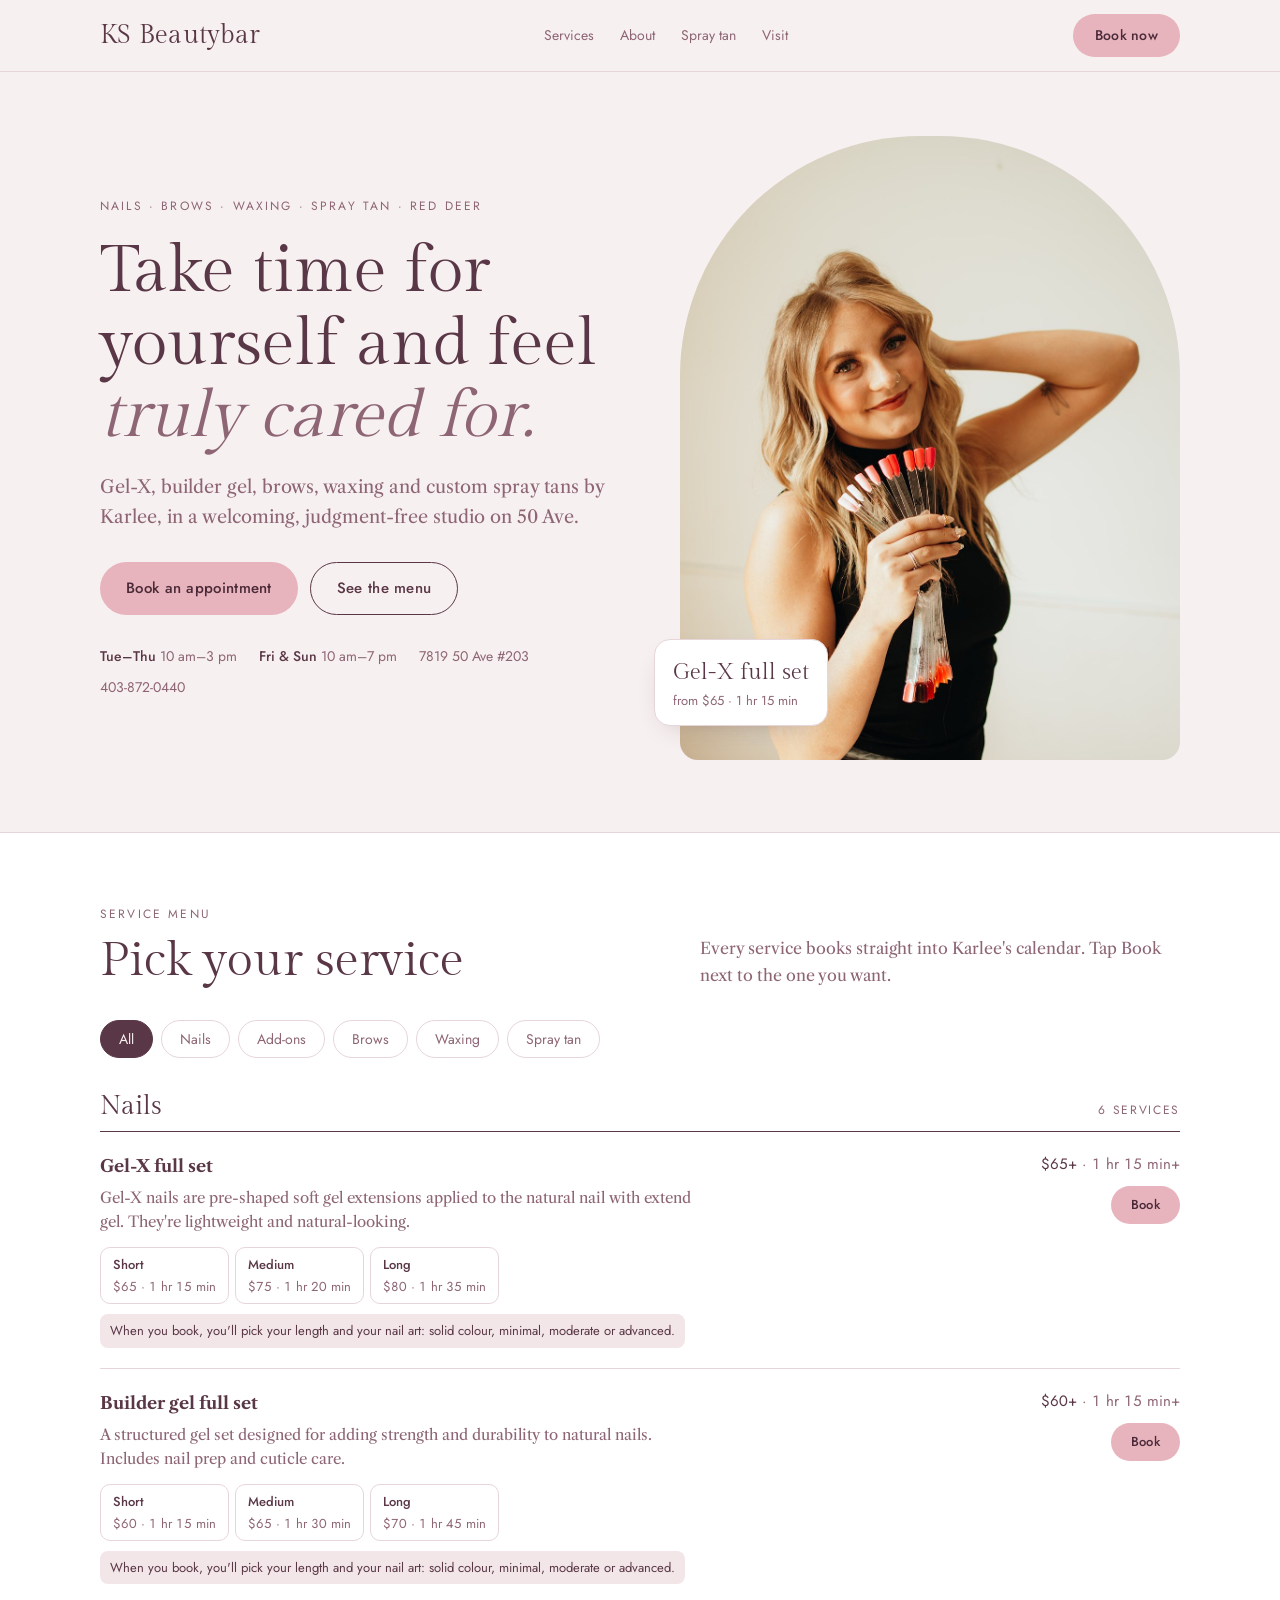
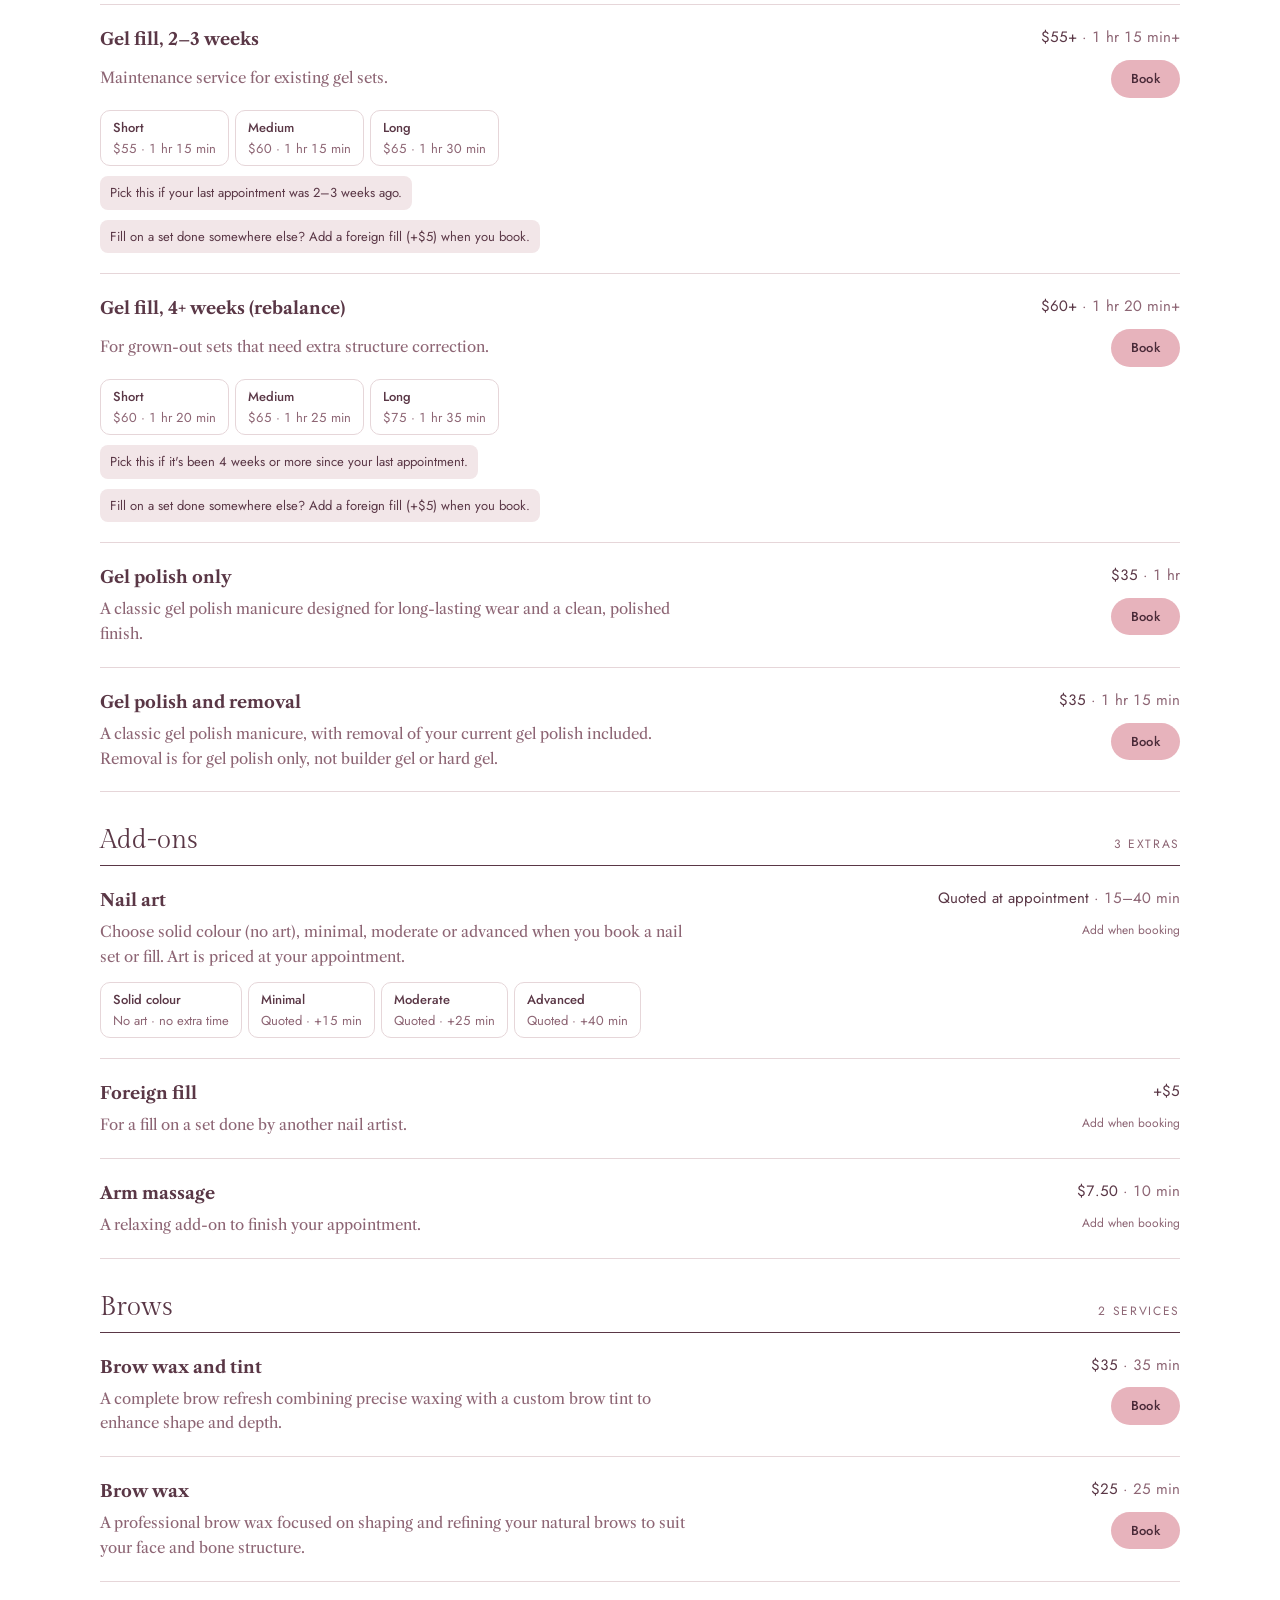
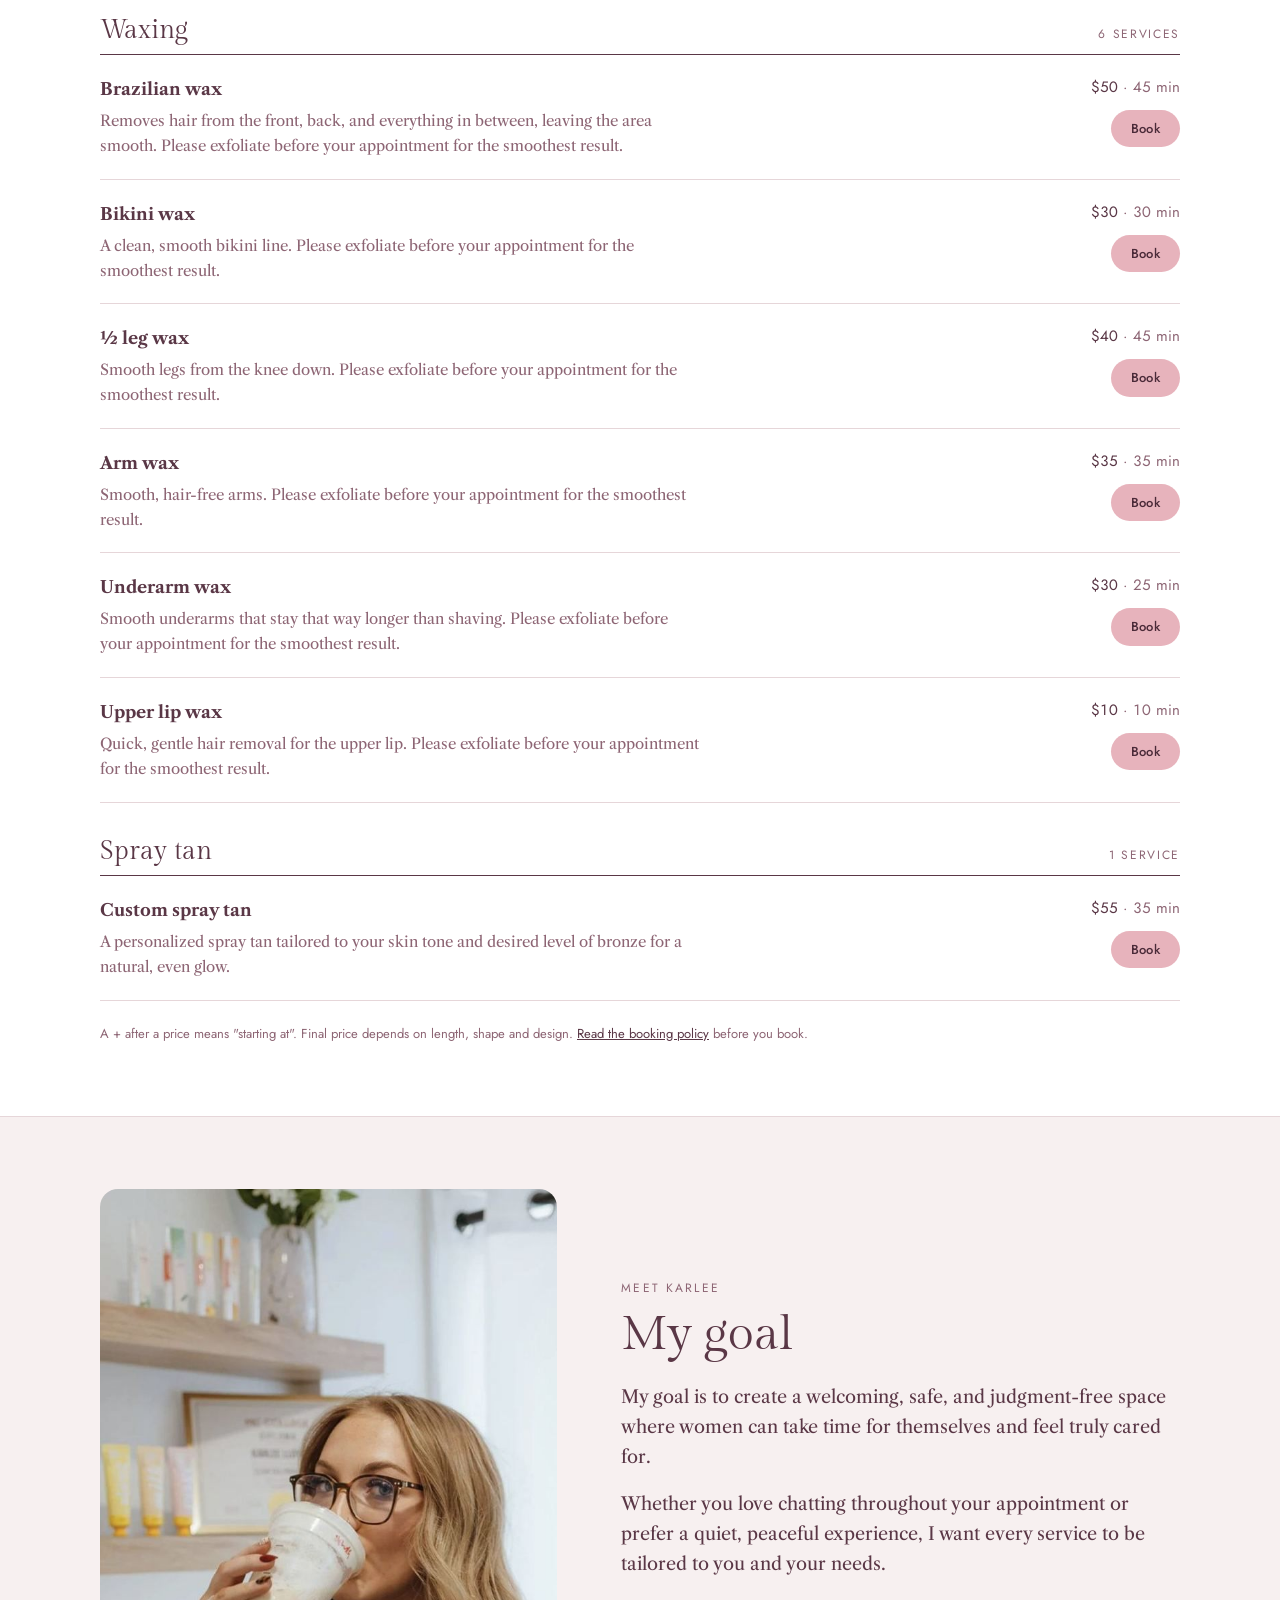
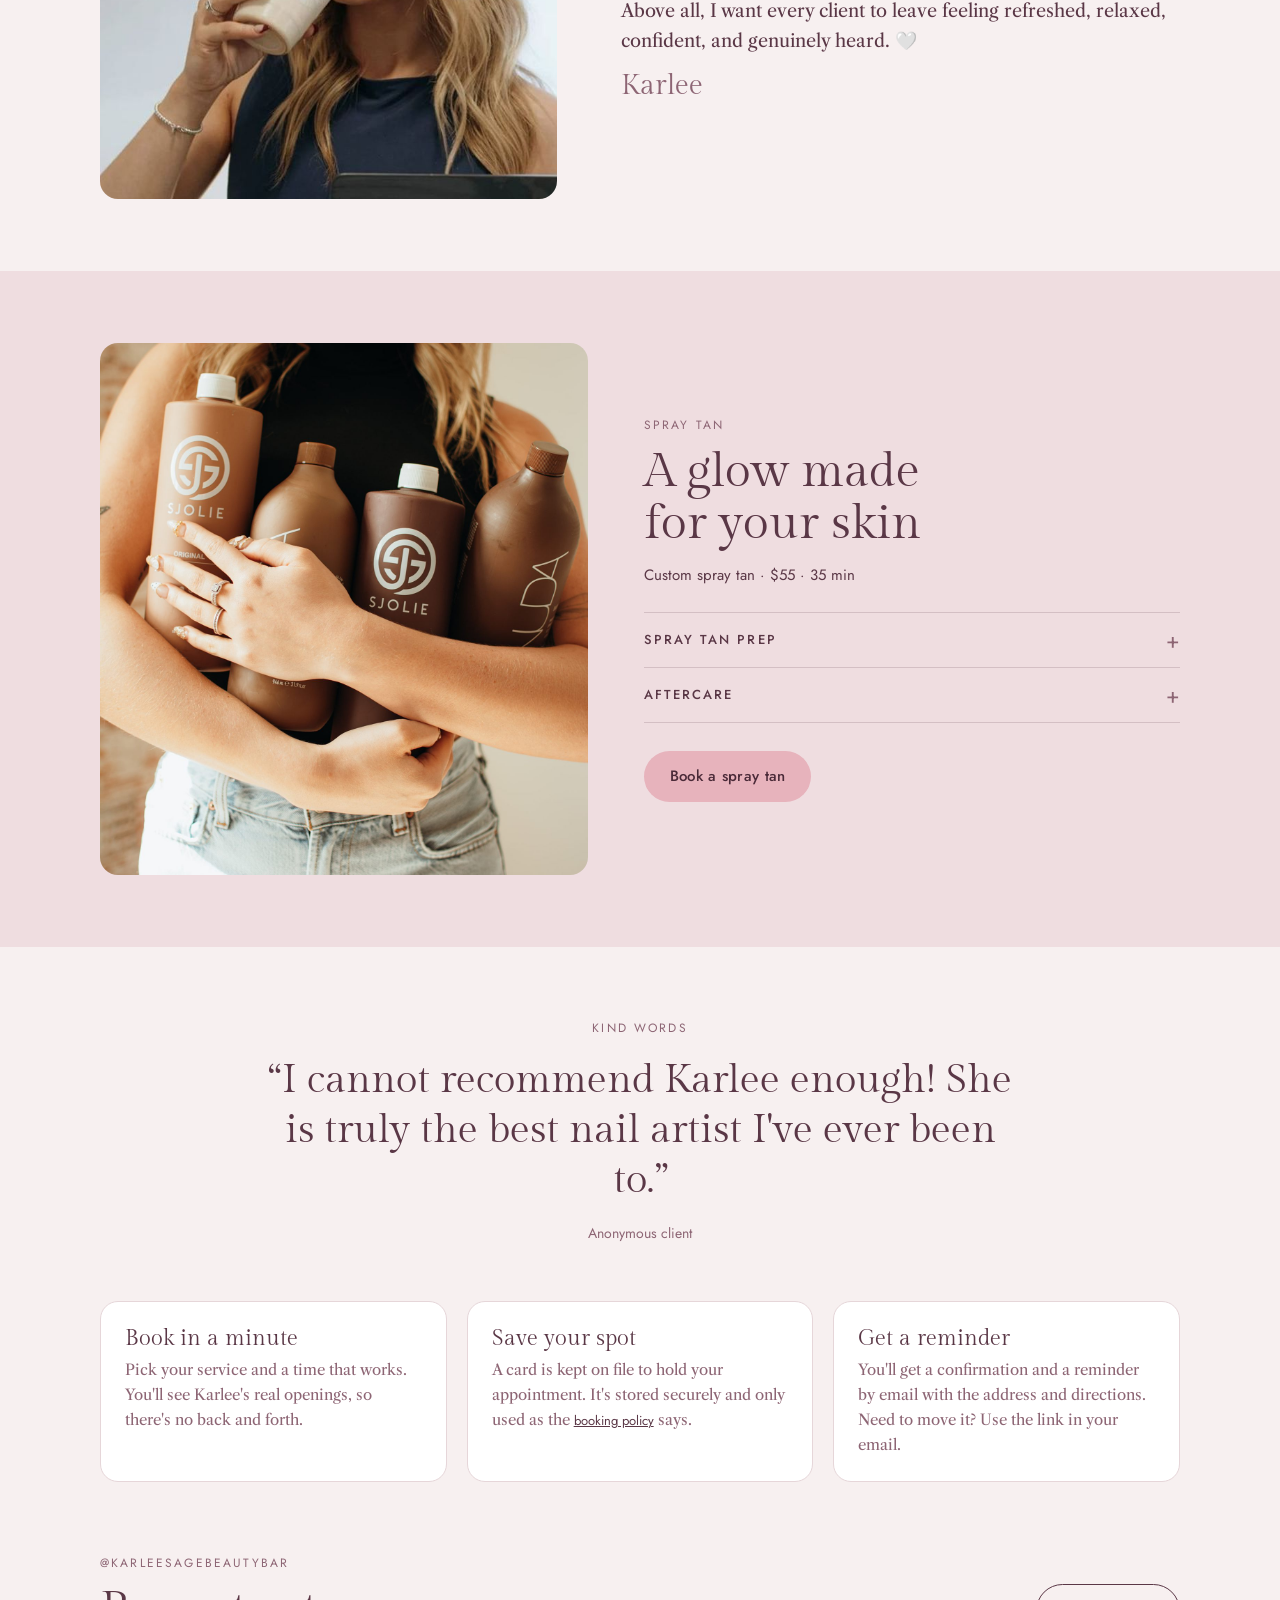
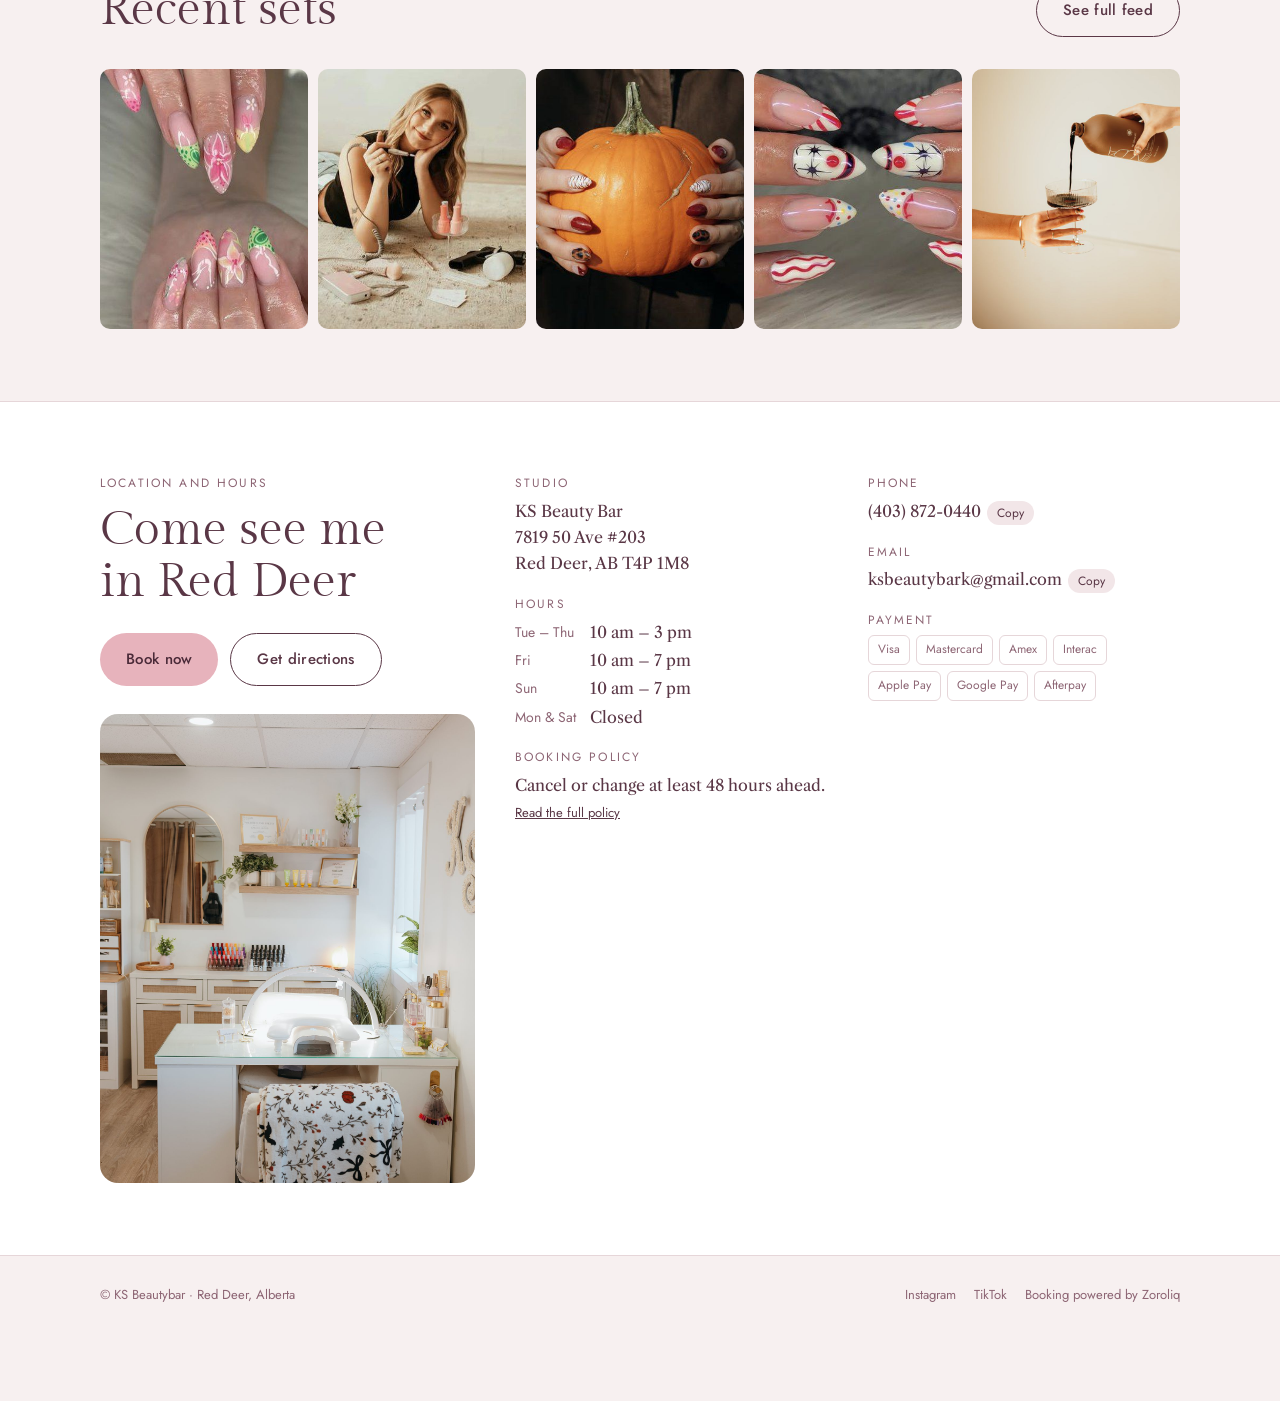
==== index.html @ 8d3861d1 "KS Beautybar website" ====
<!doctype html>
<html lang="en">
<head>
<meta charset="utf-8">
<meta name="viewport" content="width=device-width, initial-scale=1, viewport-fit=cover">
<title>KS Beautybar · Nails, Brows, Waxing and Spray Tans in Red Deer</title>
<meta name="description" content="Gel-X, builder gel, brows, waxing and custom spray tans by Karlee in a welcoming, judgment-free studio at 7819 50 Ave, Red Deer, Alberta. Book online.">
<meta property="og:title" content="KS Beautybar · Red Deer">
<meta property="og:description" content="Nails, brows, waxing and custom spray tans by Karlee. Book online.">
<meta property="og:type" content="website">
<meta property="og:image" content="images/studio.jpg">
<meta name="theme-color" content="#F7F0F0">
<link rel="preconnect" href="https://fonts.googleapis.com">
<link rel="preconnect" href="https://fonts.gstatic.com" crossorigin>
<link rel="stylesheet" href="https://fonts.googleapis.com/css2?family=Gilda+Display&family=Libre+Caslon+Text:ital,wght@0,400;0,700;1,400&family=Jost:wght@400;500&display=swap">
<link rel="stylesheet" href="styles.css">
<script type="application/ld+json">
{
  "@context": "https://schema.org",
  "@type": "BeautySalon",
  "name": "KS Beautybar",
  "telephone": "+1-403-872-0440",
  "email": "ksbeautybark@gmail.com",
  "address": {
    "@type": "PostalAddress",
    "streetAddress": "7819 50 Ave #203",
    "addressLocality": "Red Deer",
    "addressRegion": "AB",
    "postalCode": "T4P 1M8",
    "addressCountry": "CA"
  },
  "openingHoursSpecification": [
    {"@type": "OpeningHoursSpecification", "dayOfWeek": ["Tuesday", "Wednesday", "Thursday"], "opens": "10:00", "closes": "15:00"},
    {"@type": "OpeningHoursSpecification", "dayOfWeek": ["Friday", "Sunday"], "opens": "10:00", "closes": "19:00"}
  ],
  "sameAs": ["https://www.instagram.com/karleesagebeautybar/", "https://www.tiktok.com/@ks.beautybar"]
}
</script>
</head>
<body>

<header>
  <div class="wrap bar">
    <a class="logo" href="#top">KS Beautybar</a>
    <nav aria-label="Sections">
      <a href="#menu">Services</a><a href="#about">About</a><a href="#tan">Spray tan</a><a href="#visit">Visit</a>
    </nav>
    <a class="btn btn-rose book-any" href="#">Book now</a>
  </div>
</header>

<main id="top">
  <div class="wrap hero">
    <div>
      <div class="label">Nails · Brows · Waxing · Spray tan · Red Deer</div>
      <h1>Take time for yourself and feel <em>truly cared for.</em></h1>
      <p class="lede">Gel-X, builder gel, brows, waxing and custom spray tans by Karlee, in a welcoming, judgment-free studio on 50 Ave.</p>
      <div class="ctas">
        <a class="btn btn-rose book-any" href="#">Book an appointment</a>
        <a class="btn btn-line" href="#menu">See the menu</a>
      </div>
      <div class="meta"><span><b>Tue–Thu</b> 10 am–3 pm</span><span><b>Fri &amp; Sun</b> 10 am–7 pm</span><span>7819 50 Ave #203</span><span>403-872-0440</span></div>
    </div>
    <div class="photo">
      <img src="images/karlee.jpg" width="1067" height="1600" alt="Karlee smiling and holding a fan of gel polish colour swatches">
      <div class="stamp"><b>Gel-X full set</b><span>from $65 · 1 hr 15 min</span></div>
    </div>
  </div>

  <section class="menu" id="menu">
    <div class="wrap">
      <div class="head">
        <div><div class="label">Service menu</div><h2>Pick your service</h2></div>
        <p>Every service books straight into Karlee's calendar. Tap Book next to the one you want.</p>
      </div>
      <div class="tabs" role="group" aria-label="Filter services" id="tabs"></div>
      <div id="groups"></div>
      <p class="note">A + after a price means "starting at". Final price depends on length, shape and design.
        <a class="policy-link" href="policy.html">Read the booking policy</a> before you book.</p>
    </div>
  </section>

  <section id="about">
    <div class="wrap goal">
      <img src="images/karlee-coffee.jpg" width="673" height="900" loading="lazy" alt="Karlee sipping an iced coffee in her studio">
      <div>
        <div class="label">Meet Karlee</div>
        <h2>My goal</h2>
        <div class="text">
          <p>My goal is to create a welcoming, safe, and judgment-free space where women can take time for themselves and feel truly cared for.</p>
          <p>Whether you love chatting throughout your appointment or prefer a quiet, peaceful experience, I want every service to be tailored to you and your needs.</p>
          <p>Above all, I want every client to leave feeling refreshed, relaxed, confident, and genuinely heard. 🤍</p>
        </div>
        <div class="sig">Karlee</div>
      </div>
    </div>
  </section>

  <section class="tan" id="tan">
    <div class="wrap tan-grid">
      <img src="images/sjolie.jpg" width="1400" height="1528" loading="lazy" alt="Karlee holding four bottles of Sjolie spray tan solution">
      <div>
        <div class="label">Spray tan</div>
        <h2>A glow made for your skin</h2>
        <p class="price">Custom spray tan · $55 · 35 min</p>
        <div class="care">
          <details>
            <summary>Spray Tan Prep</summary>
            <ol>
              <li>Exfoliate 2-3 times prior to appointment with NON MOISTURIZING EXFOLIANT or Exfoliating Mitt with lotion free soap.</li>
              <li>Moisturize leading up to the night before (last shower must be completed minimum of 4hrs prior to service)</li>
              <li>Shave and exfoliate the night before appointment (use razor that doesn't have moisture strips). If getting waxed make sure it is 2+ days before appointment</li>
              <li>NO DEODORANT OR LOTION the day of appointment</li>
              <li>Bring a long sleeve shirt and loose, soft pants to appointment for after. THIS IS IMPORTANT for the best result. NO DRESSES</li>
            </ol>
          </details>
          <details>
            <summary>Aftercare</summary>
            <ol>
              <li>Wear a loose fitted long sleeve shirt and long pants until your post tan shower.</li>
              <li>DON'T get wet or sweat</li>
              <li>Wait the right amount of time to shower (your service provider will give you a time)</li>
              <li>DO NOT scrub or exfoliate during your post tan showers. When drying off, pat dry with towel instead of rub.</li>
              <li>Moisturize 2x a day to maintain tan for 7-10 days with low fragrance and low alcohol lotion</li>
              <li>If using sunscreen make sure it is zinc based. NO spray sunscreen</li>
            </ol>
          </details>
        </div>
        <a class="btn btn-rose" data-book="custom-spray-tan" href="#">Book a spray tan</a>
      </div>
    </div>
  </section>

  <section>
    <div class="wrap">
      <div class="review">
        <div class="label">Kind words</div>
        <blockquote>“I cannot recommend Karlee enough! She is truly the best nail artist I've ever been to.”</blockquote>
        <cite>Anonymous client</cite>
      </div>
      <div class="how">
        <div><h3>Book in a minute</h3><p>Pick your service and a time that works. You'll see Karlee's real openings, so there's no back and forth.</p></div>
        <div><h3>Save your spot</h3><p>A card is kept on file to hold your appointment. It's stored securely and only used as the <a class="policy-link" href="policy.html">booking policy</a> says.</p></div>
        <div><h3>Get a reminder</h3><p>You'll get a confirmation and a reminder by email with the address and directions. Need to move it? Use the link in your email.</p></div>
      </div>
    </div>
  </section>

  <section style="padding-top:0">
    <div class="wrap">
      <div class="head">
        <div><div class="label">@karleesagebeautybar</div><h2>Recent sets</h2></div>
        <a class="btn btn-line" href="https://www.instagram.com/karleesagebeautybar/" target="_blank" rel="noopener">See full feed</a>
      </div>
      <div class="ig">
        <img src="images/ig-1.jpg" loading="lazy" alt="Floral nail set">
        <img src="images/ig-2.jpg" loading="lazy" alt="Fall nail set">
        <img src="images/ig-3.jpg" loading="lazy" alt="Pumpkin nail art">
        <img src="images/ig-4.jpg" loading="lazy" alt="Starburst nail art">
        <img src="images/ig-5.jpg" loading="lazy" alt="Hand with nail art holding a coupe glass">
      </div>
    </div>
  </section>

  <section class="visit" id="visit">
    <div class="wrap visit-grid">
      <div>
        <div class="label">Location and hours</div>
        <h2>Come see me in Red Deer</h2>
        <div class="ctas" style="display:flex;flex-wrap:wrap;gap:12px;margin-top:24px">
          <a class="btn btn-rose book-any" href="#">Book now</a>
          <a class="btn btn-line" href="https://www.google.com/maps/search/?api=1&amp;query=7819+50+Ave+%23203+Red+Deer+AB+T4P+1M8" target="_blank" rel="noopener">Get directions</a>
        </div>
        <img class="studio" src="images/studio.jpg" width="1400" height="2100" loading="lazy" alt="Karlee's nail station with a UV lamp, polish shelves and an arched mirror">
      </div>
      <div class="info">
        <div><span class="label">Studio</span>KS Beauty Bar<br>7819 50 Ave #203<br>Red Deer, AB T4P 1M8</div>
        <div><span class="label">Hours</span>
          <dl class="hours">
            <dt>Tue – Thu</dt><dd>10 am – 3 pm</dd>
            <dt>Fri</dt><dd>10 am – 7 pm</dd>
            <dt>Sun</dt><dd>10 am – 7 pm</dd>
            <dt>Mon &amp; Sat</dt><dd>Closed</dd>
          </dl>
        </div>
        <div><span class="label">Booking policy</span>Cancel or change at least 48 hours ahead.<br><a class="policy-link" href="policy.html">Read the full policy</a></div>
      </div>
      <div class="info">
        <div><span class="label">Phone</span><span id="ph">(403) 872-0440</span><button class="copy" data-copy="ph" type="button">Copy</button></div>
        <div><span class="label">Email</span><span id="em">ksbeautybark@gmail.com</span><button class="copy" data-copy="em" type="button">Copy</button></div>
        <div><span class="label">Payment</span>
          <div class="pay"><span>Visa</span><span>Mastercard</span><span>Amex</span><span>Interac</span><span>Apple Pay</span><span>Google Pay</span><span>Afterpay</span></div>
        </div>
      </div>
    </div>
  </section>
</main>

<footer>
  <div class="wrap">
    <span>© KS Beautybar · Red Deer, Alberta</span>
    <span class="socials"><a href="https://www.instagram.com/karleesagebeautybar/" target="_blank" rel="noopener">Instagram</a><a href="https://www.tiktok.com/@ks.beautybar" target="_blank" rel="noopener">TikTok</a><span>Booking powered by Zoroliq</span></span>
  </div>
</footer>

<div class="mbar"><a class="btn btn-rose book-any" href="#">Book now</a><a class="btn btn-line" href="#menu">Menu</a></div>

<script src="script.js"></script>
</body>
</html>
---- styles.css ----
/* KS Beautybar. Design from the approved concept: blush ground, plum serif type, pink pill buttons. */
:root{
  --bg:#F7F0F0; --panel:#FFFFFF; --blush:#EFDDE0; --rose:#E7B3BC; --rose-ink:#4A2A38;
  --plum:#5A3746; --mauve:#8D6574; --line:#E6D6D9; --soft:#F2E6E8;
  --display:"Gilda Display","Cormorant Garamond",Georgia,serif;
  --body:"Libre Caslon Text",Georgia,"Times New Roman",serif;
  --ui:"Jost","Helvetica Neue",Arial,sans-serif;
}
@media (prefers-color-scheme: dark){:root:not([data-theme="light"]){
  --bg:#1C1418; --panel:#251B20; --blush:#33232A; --rose:#E3A7B2; --rose-ink:#2A1720;
  --plum:#F1E3E7; --mauve:#C7A6B2; --line:#3B2B32; --soft:#2C2026; color-scheme:dark}}
:root[data-theme="dark"]{
  --bg:#1C1418; --panel:#251B20; --blush:#33232A; --rose:#E3A7B2; --rose-ink:#2A1720;
  --plum:#F1E3E7; --mauve:#C7A6B2; --line:#3B2B32; --soft:#2C2026; color-scheme:dark}

*{box-sizing:border-box}
body{background:var(--bg);color:var(--plum);font-family:var(--body);font-size:16px;line-height:1.65;margin:0}
a{color:inherit}
img{display:block;max-width:100%;height:auto}
h1,h2,h3{font-family:var(--display);font-weight:400;margin:0;text-wrap:balance;line-height:1.1}
p{margin:0}
.wrap{max-width:1120px;margin:0 auto;padding-left:max(20px,env(safe-area-inset-left,0px));padding-right:max(20px,env(safe-area-inset-right,0px))}
.label{font-family:var(--ui);font-size:12px;letter-spacing:.18em;text-transform:uppercase;color:var(--mauve)}
.btn{display:inline-flex;align-items:center;justify-content:center;gap:8px;font-family:var(--ui);font-weight:500;font-size:15px;letter-spacing:.02em;text-decoration:none;border-radius:999px;padding:13px 26px;transition:transform .15s ease,background .15s ease}
.btn-rose{background:var(--rose);color:var(--rose-ink)}
.btn-rose:hover{transform:translateY(-1px)}
.btn-line{border:1px solid var(--plum);color:var(--plum)}
.btn-line:hover{background:var(--soft)}
a:focus-visible,button:focus-visible{outline:2px solid var(--mauve);outline-offset:3px}

/* header */
header{position:sticky;top:env(safe-area-inset-top,0px);z-index:20;background:color-mix(in srgb,var(--bg) 92%,transparent);backdrop-filter:blur(8px);border-bottom:1px solid var(--line)}
body::before{content:"";position:fixed;inset:0 0 auto;height:env(safe-area-inset-top,0px);z-index:30;background:var(--bg)}
.bar{display:flex;align-items:center;justify-content:space-between;gap:16px;padding-block:14px}
.logo{font-family:var(--display);font-size:26px;text-decoration:none;letter-spacing:.01em}
nav{display:flex;gap:26px;font-family:var(--ui);font-size:14px}
nav a{text-decoration:none;color:var(--mauve)}
nav a:hover{color:var(--plum)}
.bar .btn{padding:10px 22px;font-size:14px}

/* hero */
.hero{display:grid;grid-template-columns:1.05fr 1fr;gap:56px;align-items:center;padding-block:64px 72px}
.hero h1{font-size:clamp(40px,5.4vw,66px);margin-top:18px}
.hero h1 em{font-style:italic;color:var(--mauve)}
.hero .lede{margin-top:20px;font-size:18px;max-width:34em;color:var(--mauve)}
.hero .ctas{display:flex;flex-wrap:wrap;gap:12px;margin-top:30px}
.meta{display:flex;flex-wrap:wrap;gap:8px 22px;margin-top:30px;font-family:var(--ui);font-size:14px;color:var(--mauve)}
.meta b{font-weight:500;color:var(--plum)}
.photo{position:relative}
.photo img{border-radius:240px 240px 18px 18px;aspect-ratio:4/5;object-fit:cover;object-position:center 30%;width:100%}
.stamp{position:absolute;left:-26px;bottom:34px;background:var(--panel);border:1px solid var(--line);border-radius:16px;padding:14px 18px;font-family:var(--ui);font-size:13px;box-shadow:0 10px 30px -18px rgba(60,30,40,.45)}
.stamp b{display:block;font-family:var(--display);font-weight:400;font-size:22px;color:var(--plum)}
.stamp span{color:var(--mauve)}

/* section heads */
section{padding-block:72px}
.head{display:flex;flex-wrap:wrap;align-items:flex-end;justify-content:space-between;gap:16px 32px;margin-bottom:32px}
.head h2{font-size:clamp(34px,4vw,48px);margin-top:10px}
.head p{color:var(--mauve);max-width:30em}

/* menu */
.menu{background:var(--panel);border-block:1px solid var(--line)}
.tabs{display:flex;flex-wrap:wrap;gap:8px;margin-bottom:8px}
.tab{font-family:var(--ui);font-size:14px;border:1px solid var(--line);background:transparent;color:var(--mauve);border-radius:999px;padding:8px 18px;cursor:pointer}
.tab[aria-pressed="true"]{background:var(--plum);border-color:var(--plum);color:var(--bg)}
.group{margin-top:34px}
.group h3{font-size:26px;padding-bottom:10px;border-bottom:1px solid var(--plum);display:flex;justify-content:space-between;align-items:baseline;gap:12px}
.group h3 small{font-family:var(--ui);font-size:12px;letter-spacing:.14em;text-transform:uppercase;color:var(--mauve)}
.svc{display:grid;grid-template-columns:1fr auto;gap:6px 28px;padding-block:20px;border-bottom:1px solid var(--line)}
.svc-name{font-weight:700;font-size:17px}
.svc-desc{grid-column:1;color:var(--mauve);font-size:15px;max-width:40em}
.svc-desc:empty{display:none}
.svc-side{grid-row:1 / span 2;grid-column:2;display:flex;flex-direction:column;align-items:flex-end;gap:10px;text-align:right}
.svc-price{font-family:var(--ui);font-size:15px;white-space:nowrap;font-variant-numeric:tabular-nums}
.svc-price span{color:var(--mauve)}
.svc .btn{padding:8px 20px;font-size:13px}
.note{margin-top:22px;font-family:var(--ui);font-size:13px;color:var(--mauve)}
.svc-hint{grid-column:1;font-family:var(--ui);font-size:13px;color:var(--plum);background:var(--soft);border-radius:8px;padding:6px 10px;justify-self:start;margin-top:4px}
.policy-link{font-family:var(--ui);font-size:13px;color:var(--plum)}
.svc-lengths{grid-column:1;display:flex;flex-wrap:wrap;gap:6px;margin:6px 0 0}
.svc-lengths div{border:1px solid var(--line);border-radius:10px;padding:6px 12px;font-family:var(--ui);font-size:13px}
.svc-lengths dt{font-weight:500;color:var(--plum)}
.svc-lengths dd{margin:0;color:var(--mauve);font-variant-numeric:tabular-nums}
.svc-addon{font-family:var(--ui);font-size:12px;color:var(--mauve)}
.hours{display:grid;grid-template-columns:auto 1fr;gap:2px 14px;margin:0}
.hours dt{font-family:var(--ui);font-size:14px;color:var(--mauve);padding-top:2px}
.hours dd{margin:0}
/* policy page */
.policy{max-width:720px;margin:0 auto;padding-block:56px 72px}
.policy h1{font-size:clamp(38px,5vw,56px);margin-top:12px}
.policy .lede{margin-top:16px;font-size:18px;color:var(--mauve)}
.policy h2{font-size:26px;margin:40px 0 12px;padding-bottom:8px;border-bottom:1px solid var(--line)}
.policy ul{margin:0;padding-left:1.2em;display:grid;gap:10px}
.policy .thanks{margin-top:40px;padding:24px;background:var(--panel);border:1px solid var(--line);border-radius:18px}

/* goal */
.goal{display:grid;grid-template-columns:.9fr 1.1fr;gap:64px;align-items:center}
.goal img{border-radius:18px;aspect-ratio:3/4;object-fit:cover;width:100%}
.goal h2{font-size:clamp(34px,4vw,48px);margin-top:10px}
.goal .text{display:grid;gap:18px;margin-top:22px;font-size:18px;max-width:32em}
.sig{font-family:var(--display);font-size:28px;color:var(--mauve);margin-top:6px}

/* tan */
.tan{background:var(--blush)}
.tan-grid{display:grid;grid-template-columns:1fr 1.1fr;gap:56px;align-items:center}
.tan img{border-radius:18px;width:100%;height:auto}
.tan h2{font-size:clamp(34px,4vw,48px);margin-top:10px}
.tan .price{font-family:var(--ui);margin-top:12px;font-size:15px}
.care{margin:24px 0 28px;border-bottom:1px solid color-mix(in srgb,var(--plum) 18%,transparent)}
.care details{border-top:1px solid color-mix(in srgb,var(--plum) 18%,transparent)}
.care summary{list-style:none;cursor:pointer;display:flex;justify-content:space-between;align-items:center;gap:12px;padding-block:16px;
  font-family:var(--ui);font-weight:500;font-size:13px;letter-spacing:.16em;text-transform:uppercase}
.care summary::-webkit-details-marker{display:none}
.care summary::after{content:"+";font-family:var(--ui);font-size:22px;font-weight:400;letter-spacing:0;color:var(--mauve);line-height:1}
.care details[open] summary::after{content:"\2013"}
.care ol{margin:0;padding:0 0 18px 1.3em;display:grid;gap:10px;font-size:15px}
.care li::marker{font-family:var(--ui);color:var(--mauve)}

/* review + how */
.review{text-align:center;max-width:760px;margin:0 auto}
.review blockquote{font-family:var(--display);font-size:clamp(28px,3.6vw,40px);line-height:1.25;margin:16px 0 14px}
.review cite{font-style:normal;font-family:var(--ui);font-size:14px;color:var(--mauve)}
.how{display:grid;grid-template-columns:repeat(3,1fr);gap:20px;margin-top:56px}
.how div{background:var(--panel);border:1px solid var(--line);border-radius:18px;padding:24px}
.how h3{font-size:22px;margin-bottom:8px}
.how p{color:var(--mauve);font-size:15px}

/* instagram */
.ig{display:grid;grid-template-columns:repeat(5,1fr);gap:10px}
.ig img{aspect-ratio:4/5;object-fit:cover;border-radius:10px;width:100%}

/* visit */
.visit{background:var(--panel);border-top:1px solid var(--line)}
.visit-grid{display:grid;grid-template-columns:1.2fr 1fr 1fr;gap:40px}
.visit h2{font-size:clamp(34px,4vw,48px);margin-top:10px}
.info{display:grid;gap:18px;font-size:16px;align-content:start}
.info .label{display:block;margin-bottom:4px}
.pay{display:flex;flex-wrap:wrap;gap:6px}
.pay span{font-family:var(--ui);font-size:12px;border:1px solid var(--line);border-radius:6px;padding:4px 9px;color:var(--mauve)}
.studio{border-radius:18px;width:100%;aspect-ratio:4/5;object-fit:cover;object-position:center 55%;margin-top:28px}
.copy{font-family:var(--ui);font-size:12px;border:0;background:var(--soft);color:var(--plum);border-radius:999px;padding:3px 10px;margin-left:6px;cursor:pointer}

footer{border-top:1px solid var(--line);padding-block:28px 96px;font-family:var(--ui);font-size:13px;color:var(--mauve)}
footer .wrap{display:flex;flex-wrap:wrap;justify-content:space-between;gap:12px}
.socials{display:flex;gap:18px}
.socials a{text-decoration:none}

/* mobile book bar */
.mbar{display:none}

@media (max-width:860px){
  nav{display:none}
  .hero,.goal,.tan-grid,.visit-grid{grid-template-columns:1fr;gap:36px}
  .hero{padding-block:36px 56px}
  .photo{order:-1}
  .photo img{border-radius:180px 180px 16px 16px;aspect-ratio:1/1;object-position:50% 28%}
  .studio{aspect-ratio:4/3}
  .stamp{left:12px;bottom:14px}
  .how{grid-template-columns:1fr}
  .ig{grid-template-columns:repeat(3,1fr)}
  .ig img:nth-child(n+4){display:none}
  section{padding-block:56px}
  .mbar{display:flex;position:fixed;left:0;right:0;bottom:0;z-index:25;gap:10px;background:var(--panel);border-top:1px solid var(--line);
    padding-top:12px;padding-bottom:calc(12px + env(safe-area-inset-bottom,0px));
    padding-left:max(16px,env(safe-area-inset-left,0px));padding-right:max(16px,env(safe-area-inset-right,0px))}
  .mbar .btn{flex:1}
  .bar .btn{display:none}
}
@media (max-width:520px){
  .svc{grid-template-columns:1fr}
  .svc-side{grid-row:auto;grid-column:1;flex-direction:row;justify-content:space-between;align-items:center;text-align:left}
}
@media (prefers-reduced-motion:reduce){*{transition:none!important;scroll-behavior:auto!important}}
html{scroll-behavior:smooth}
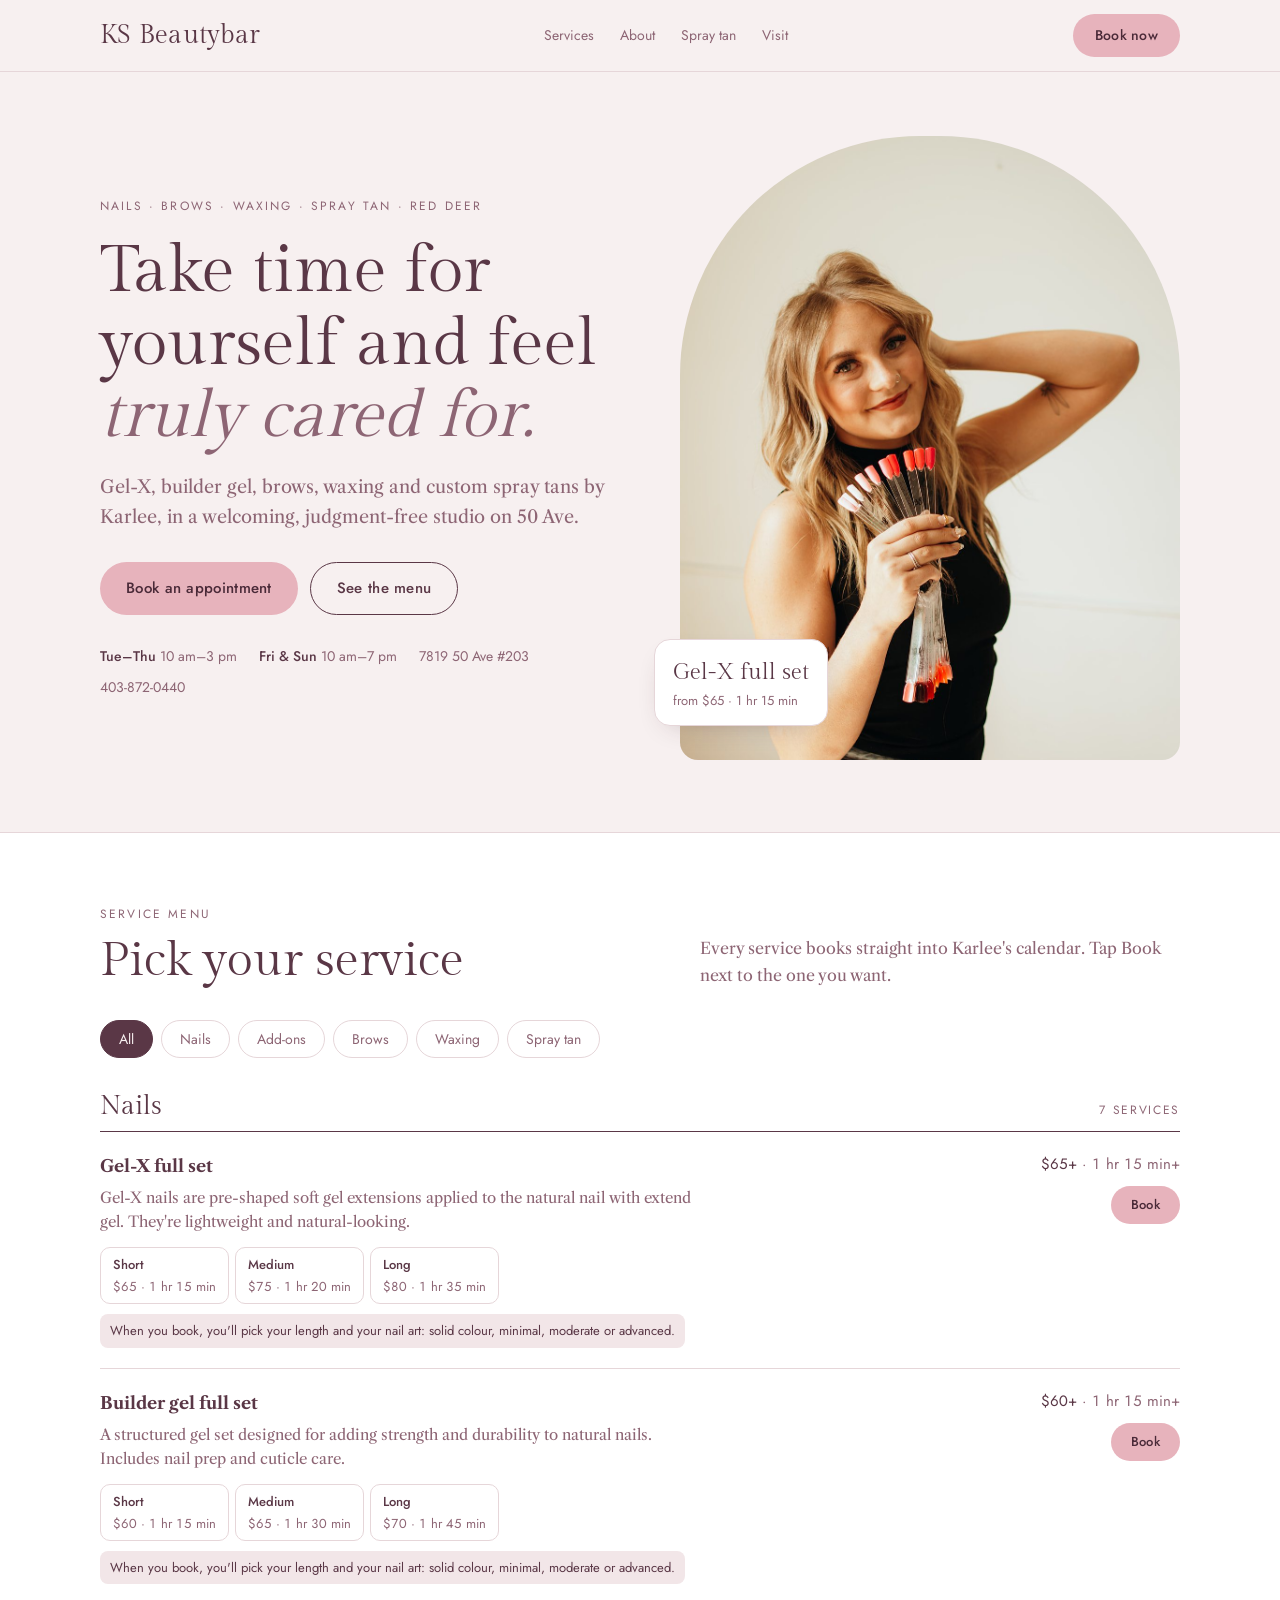
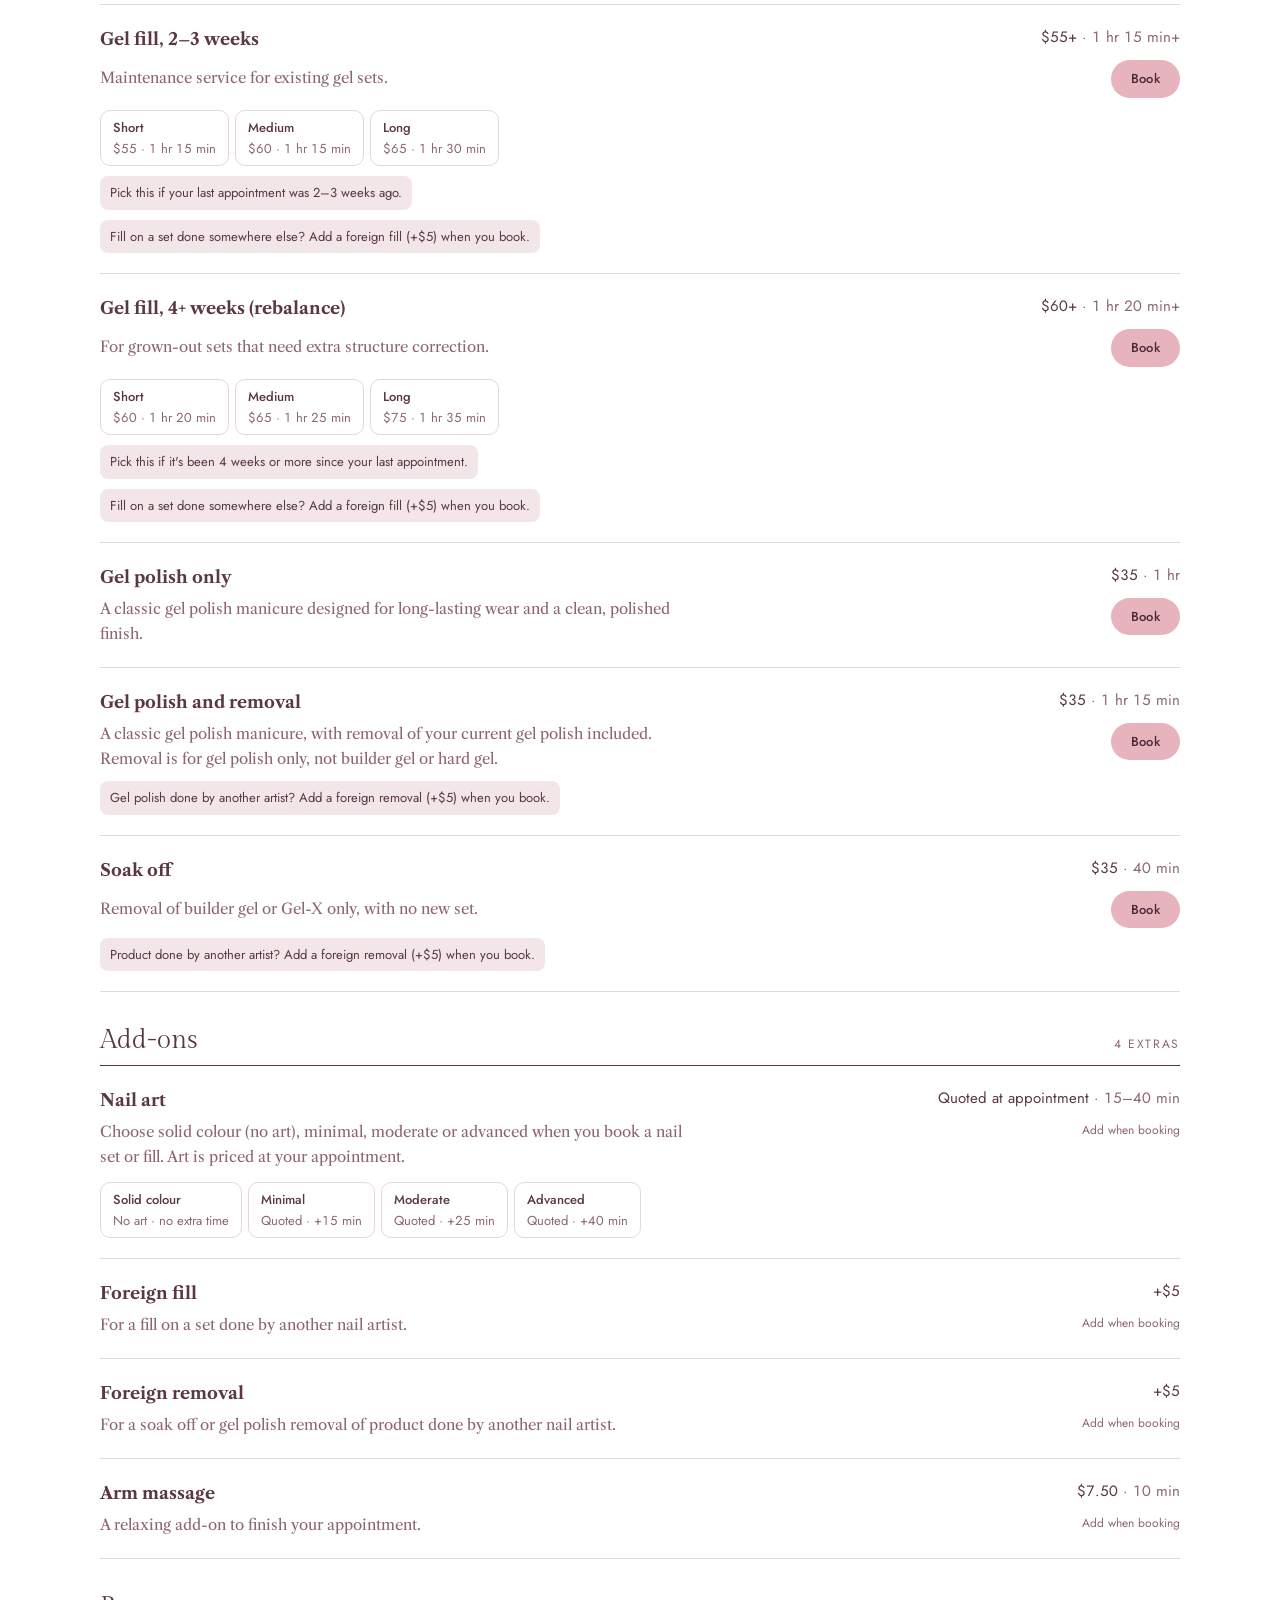
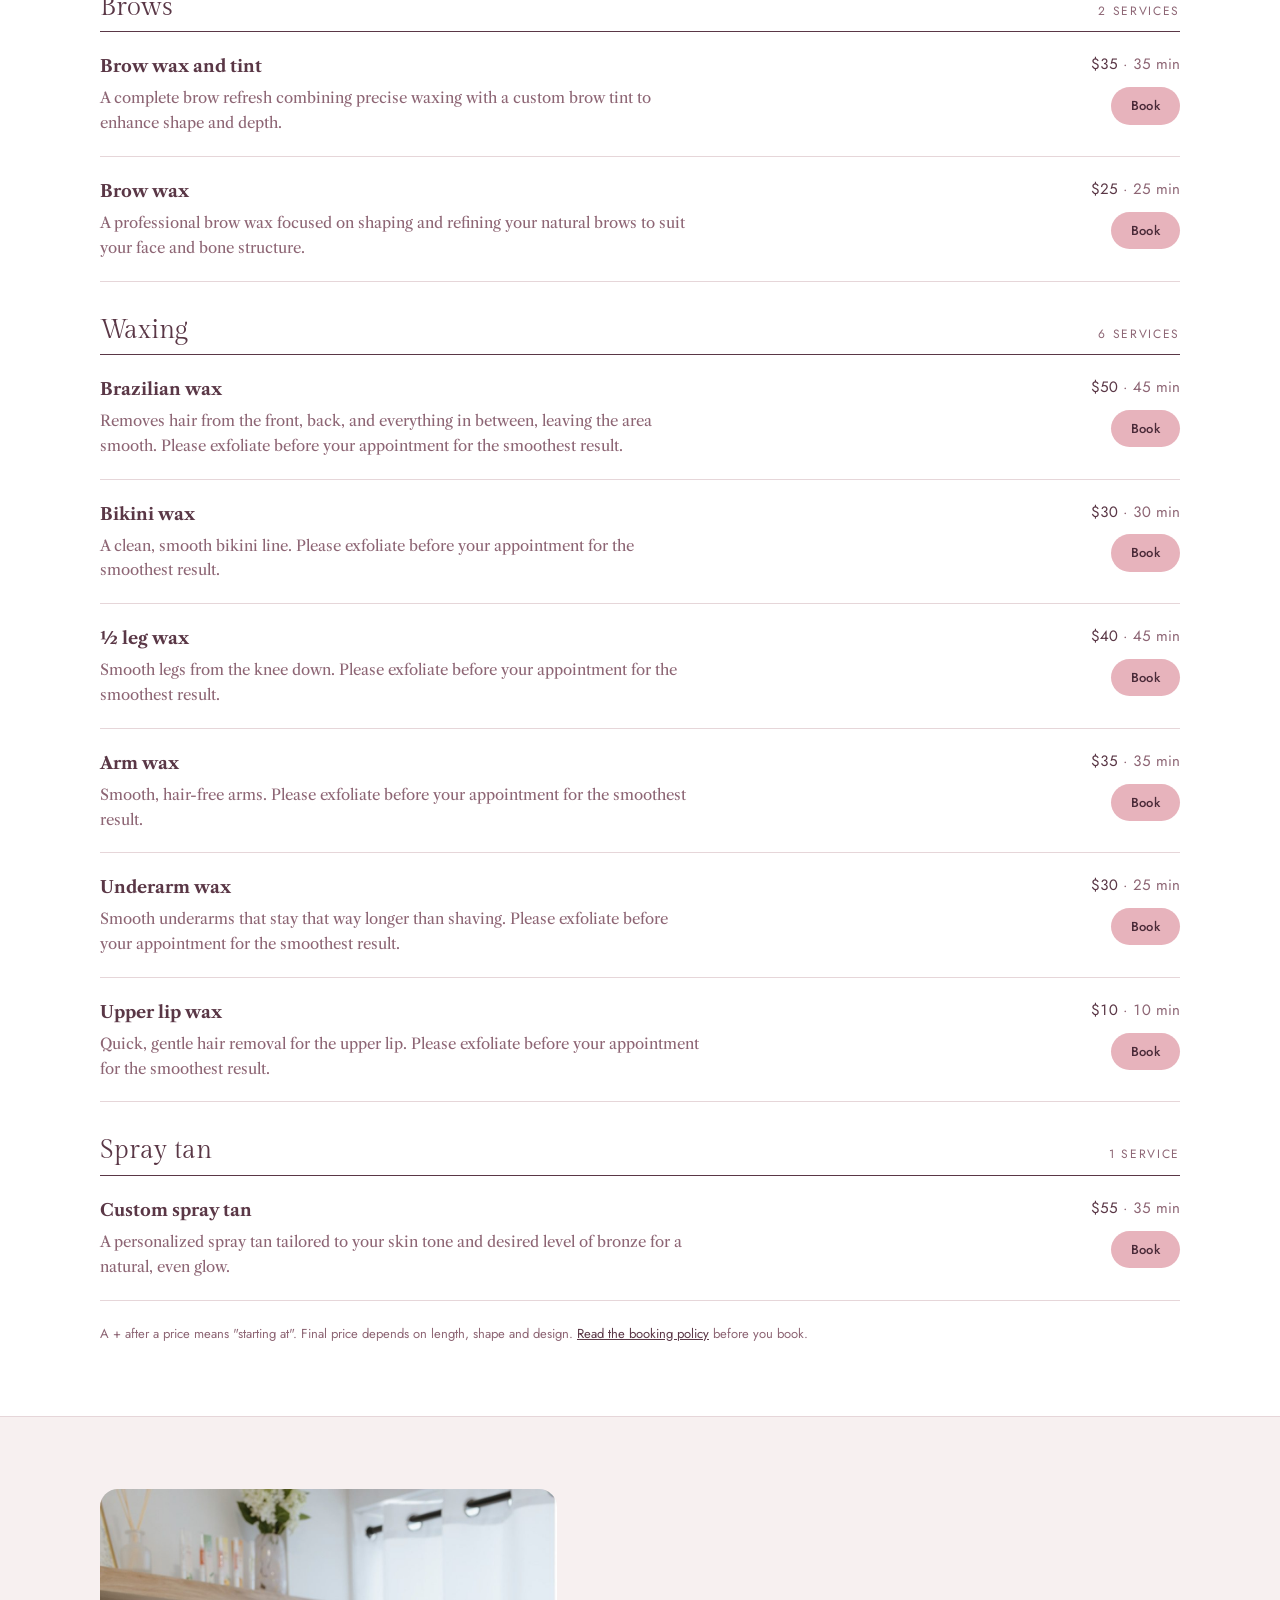
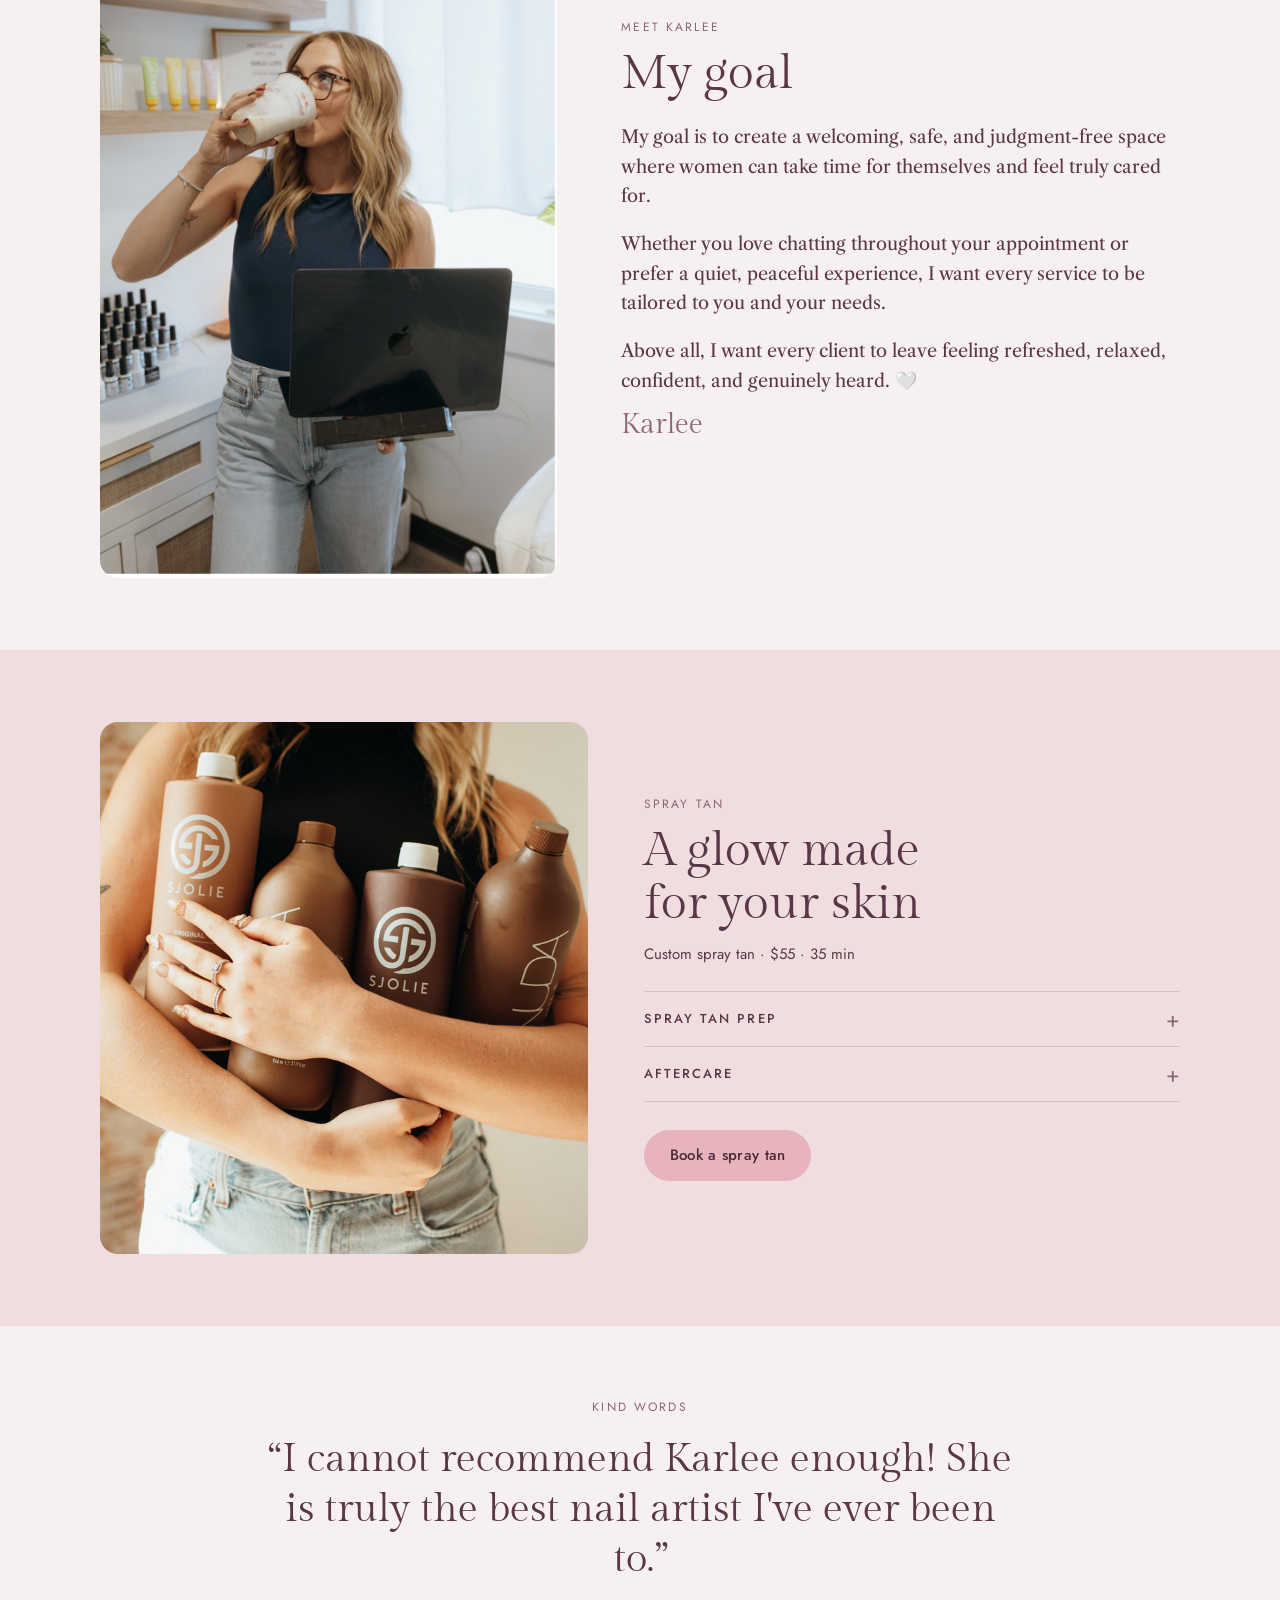
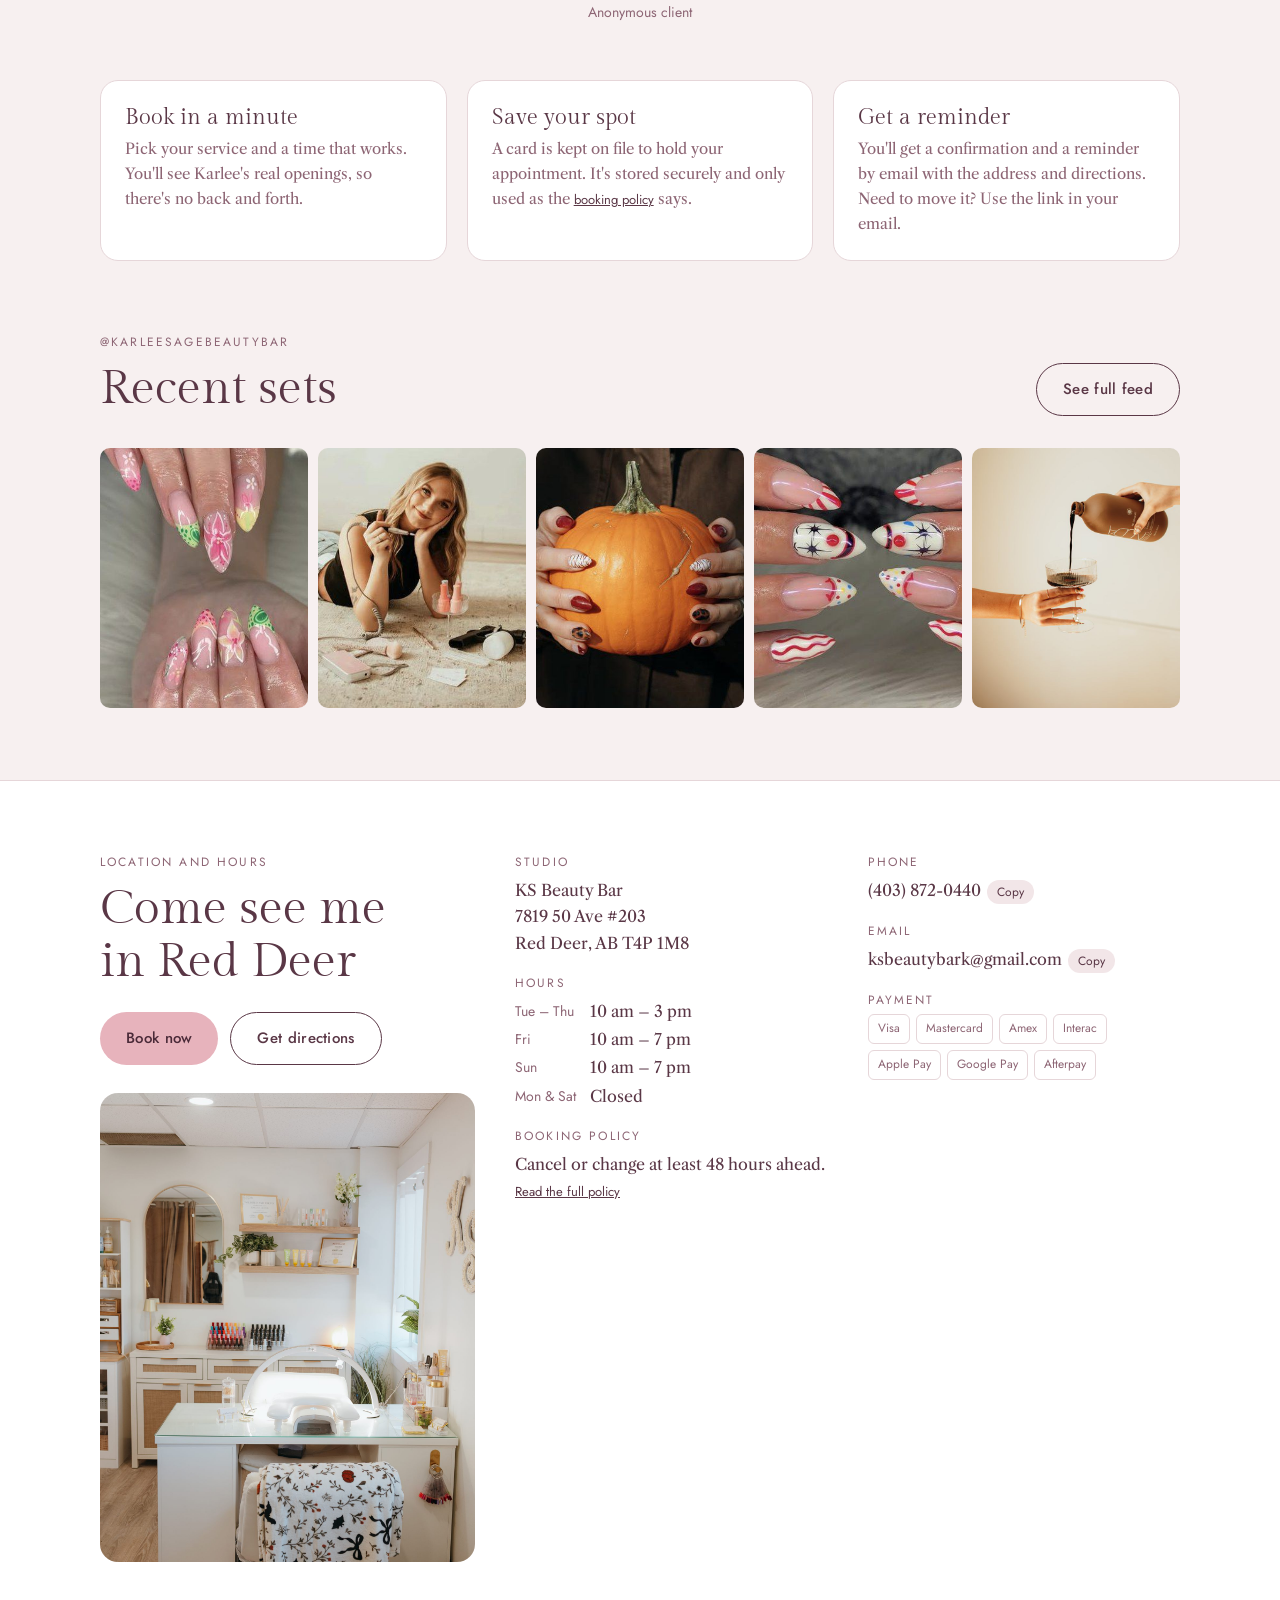
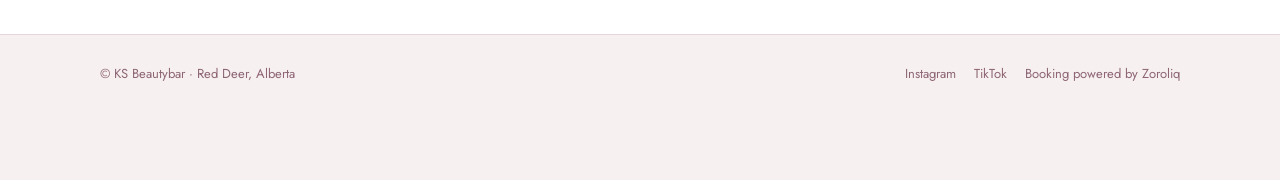
==== commit 23432329: "Full My goal photo (zoomed out), Soak off service, foreign removal add-on Co-Authored-By: Claude Opu" ====
--- a/index.html
+++ b/index.html
@@ -82,7 +82,7 @@
 
   <section id="about">
     <div class="wrap goal">
-      <img src="images/karlee-coffee.jpg" width="673" height="900" loading="lazy" alt="Karlee sipping an iced coffee in her studio">
+      <img src="images/karlee-coffee.jpg" width="1058" height="1594" loading="lazy" alt="Karlee sipping an iced coffee in her studio">
       <div>
         <div class="label">Meet Karlee</div>
         <h2>My goal</h2>
--- a/styles.css
+++ b/styles.css
@@ -95,7 +95,7 @@
 
 /* goal */
 .goal{display:grid;grid-template-columns:.9fr 1.1fr;gap:64px;align-items:center}
-.goal img{border-radius:18px;aspect-ratio:3/4;object-fit:cover;width:100%}
+.goal img{border-radius:18px;width:100%;height:auto}
 .goal h2{font-size:clamp(34px,4vw,48px);margin-top:10px}
 .goal .text{display:grid;gap:18px;margin-top:22px;font-size:18px;max-width:32em}
 .sig{font-family:var(--display);font-size:28px;color:var(--mauve);margin-top:6px}
